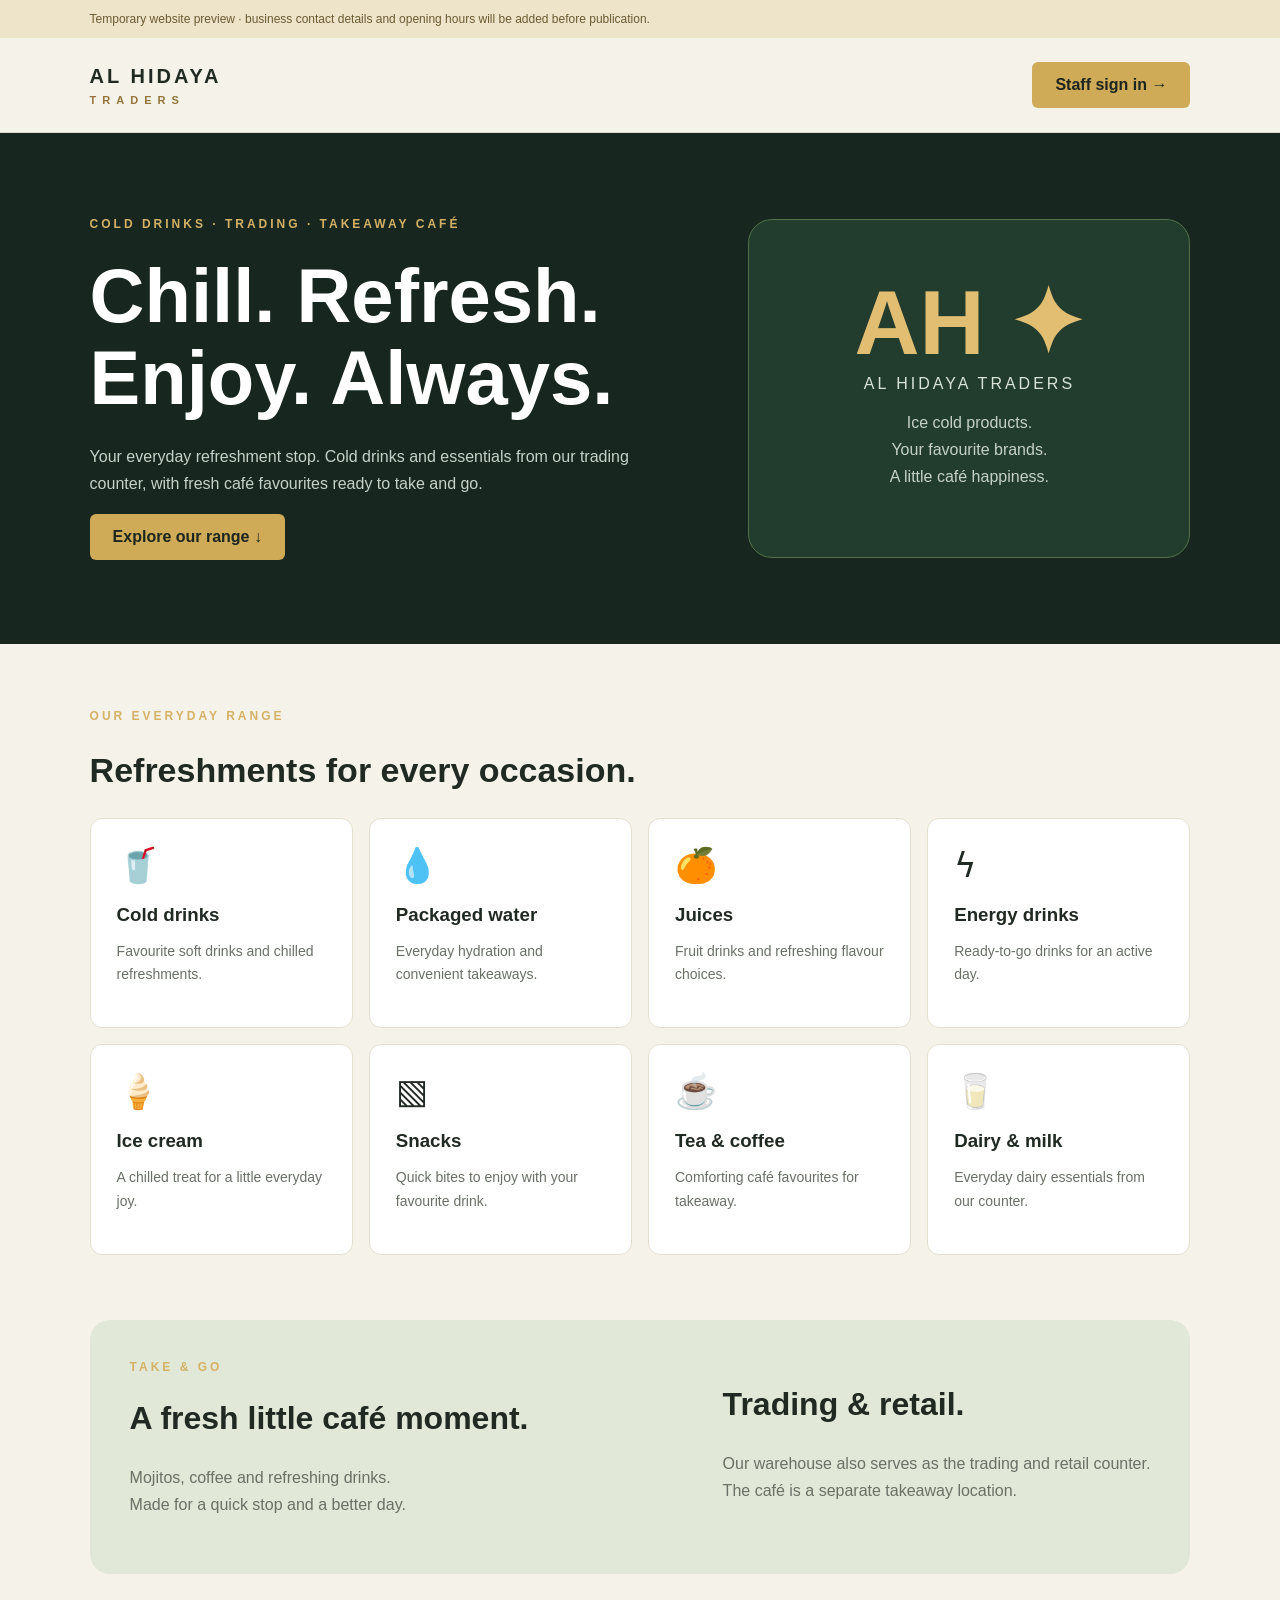
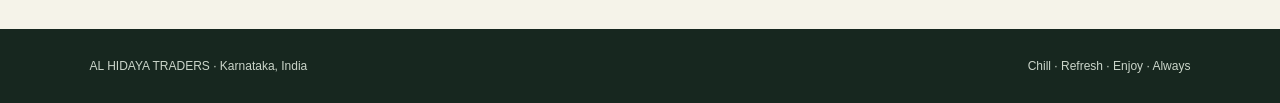
==== marketing/index.html @ 22add7df "Add offline shop manager, authenticated hosted review and marketing website" ====
<!doctype html><html lang="en"><head><meta charset="utf-8"><meta name="viewport" content="width=device-width,initial-scale=1"><title>Al Hidaya Traders · Cold drinks & café</title><style>*{box-sizing:border-box}body{margin:0;background:#f5f3e9;color:#202a22;font-family:Arial,sans-serif}header{display:flex;justify-content:space-between;align-items:center;padding:24px 7%;border-bottom:1px solid #dedbc9}.logo{font-size:20px;letter-spacing:3px;font-weight:800}.logo small{display:block;font-size:11px;letter-spacing:6px;color:#947439;margin-top:6px}a{color:inherit;text-decoration:none}.button{display:inline-block;background:#cfaa57;color:#1c251e;padding:14px 23px;border-radius:6px;font-weight:700}.hero{background:#17271f;color:#fff;padding:84px 7%;display:grid;grid-template-columns:1.4fr 1fr;gap:40px;align-items:center}.eyebrow{color:#d5b165;font-size:12px;font-weight:bold;letter-spacing:3px}h1{font-size:clamp(40px,6vw,76px);line-height:1.08;max-width:740px;margin:24px 0}p{line-height:1.7;color:#697066}.hero p{color:#c6d2c8;max-width:550px}.art{background:#223c2d;border:1px solid #53724b;border-radius:24px;padding:50px 25px;text-align:center}.art b{font-size:90px;color:#e2be72;display:block}.art span{letter-spacing:3px;color:#d9e5d8}.categories{padding:65px 7%}.categories h2{font-size:34px}.grid{display:grid;grid-template-columns:repeat(4,1fr);gap:16px}.card{background:#fff;border:1px solid #e4dfce;border-radius:12px;padding:26px}.card i{font-style:normal;font-size:34px}.card h3{margin-bottom:8px}.card p{font-size:14px}.cafe{margin:0 7% 55px;background:#e1e8d7;border-radius:20px;padding:40px;display:flex;justify-content:space-between;gap:40px}.cafe h2{font-size:32px}footer{padding:30px 7%;background:#17271f;color:#cbd5ca;display:flex;justify-content:space-between;font-size:12px}.preview{padding:12px 7%;background:#ede4c9;font-size:12px;color:#6c5b32}@media(max-width:750px){.hero{grid-template-columns:1fr;padding:50px 7%}.art{padding:25px}.art b{font-size:65px}.grid{grid-template-columns:repeat(2,1fr)}.cafe{display:block;padding:28px}header .button{font-size:12px;padding:12px}footer{display:block;line-height:2}}</style></head><body><div class="preview">Temporary website preview · business contact details and opening hours will be added before publication.</div><header><a class="logo" href="/">AL HIDAYA<small>TRADERS</small></a><a class="button" href="/login">Staff sign in →</a></header><main><section class="hero"><div><div class="eyebrow">COLD DRINKS · TRADING · TAKEAWAY CAFÉ</div><h1>Chill. Refresh.<br>Enjoy. Always.</h1><p>Your everyday refreshment stop. Cold drinks and essentials from our trading counter, with fresh café favourites ready to take and go.</p><a class="button" href="#range">Explore our range ↓</a></div><div class="art"><b>AH ✦</b><span>AL HIDAYA TRADERS</span><p>Ice cold products.<br>Your favourite brands.<br>A little café happiness.</p></div></section><section class="categories" id="range"><div class="eyebrow">OUR EVERYDAY RANGE</div><h2>Refreshments for every occasion.</h2><div class="grid"><article class="card"><i>🥤</i><h3>Cold drinks</h3><p>Favourite soft drinks and chilled refreshments.</p></article><article class="card"><i>💧</i><h3>Packaged water</h3><p>Everyday hydration and convenient takeaways.</p></article><article class="card"><i>🍊</i><h3>Juices</h3><p>Fruit drinks and refreshing flavour choices.</p></article><article class="card"><i>ϟ</i><h3>Energy drinks</h3><p>Ready-to-go drinks for an active day.</p></article><article class="card"><i>🍦</i><h3>Ice cream</h3><p>A chilled treat for a little everyday joy.</p></article><article class="card"><i>▧</i><h3>Snacks</h3><p>Quick bites to enjoy with your favourite drink.</p></article><article class="card"><i>☕</i><h3>Tea & coffee</h3><p>Comforting café favourites for takeaway.</p></article><article class="card"><i>🥛</i><h3>Dairy & milk</h3><p>Everyday dairy essentials from our counter.</p></article></div></section><section class="cafe"><div><div class="eyebrow">TAKE & GO</div><h2>A fresh little café moment.</h2><p>Mojitos, coffee and refreshing drinks.<br>Made for a quick stop and a better day.</p></div><div><h2>Trading & retail.</h2><p>Our warehouse also serves as the trading and retail counter.<br>The café is a separate takeaway location.</p></div></section></main><footer><span>AL HIDAYA TRADERS · Karnataka, India</span><span>Chill · Refresh · Enjoy · Always</span></footer></body></html>
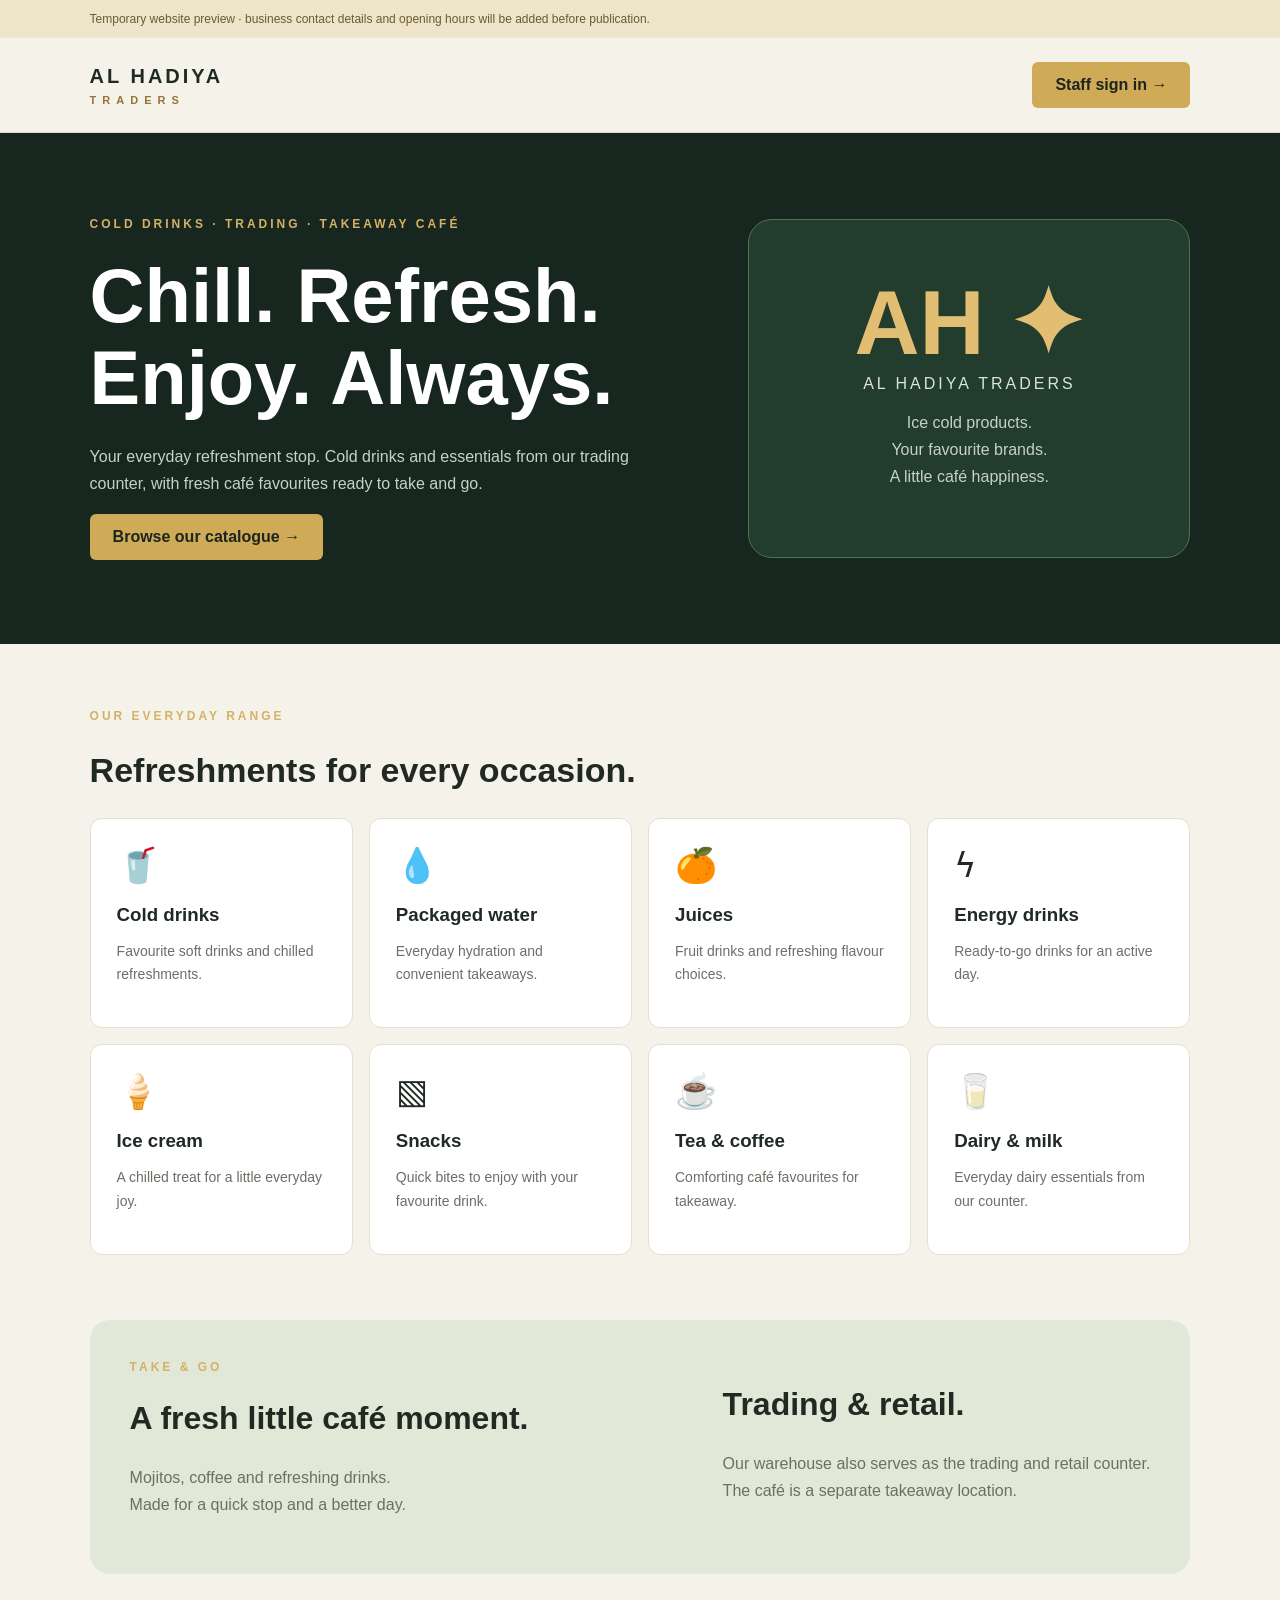
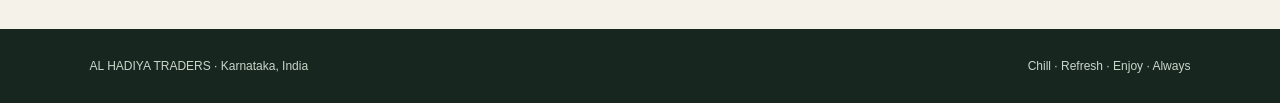
==== commit c701b392: "Add branded photo campaigns and customer catalogue with order requests (0.6.0)" ====
--- a/marketing/index.html
+++ b/marketing/index.html
@@ -1 +1 @@
-<!doctype html><html lang="en"><head><meta charset="utf-8"><meta name="viewport" content="width=device-width,initial-scale=1"><title>Al Hidaya Traders · Cold drinks & café</title><style>*{box-sizing:border-box}body{margin:0;background:#f5f3e9;color:#202a22;font-family:Arial,sans-serif}header{display:flex;justify-content:space-between;align-items:center;padding:24px 7%;border-bottom:1px solid #dedbc9}.logo{font-size:20px;letter-spacing:3px;font-weight:800}.logo small{display:block;font-size:11px;letter-spacing:6px;color:#947439;margin-top:6px}a{color:inherit;text-decoration:none}.button{display:inline-block;background:#cfaa57;color:#1c251e;padding:14px 23px;border-radius:6px;font-weight:700}.hero{background:#17271f;color:#fff;padding:84px 7%;display:grid;grid-template-columns:1.4fr 1fr;gap:40px;align-items:center}.eyebrow{color:#d5b165;font-size:12px;font-weight:bold;letter-spacing:3px}h1{font-size:clamp(40px,6vw,76px);line-height:1.08;max-width:740px;margin:24px 0}p{line-height:1.7;color:#697066}.hero p{color:#c6d2c8;max-width:550px}.art{background:#223c2d;border:1px solid #53724b;border-radius:24px;padding:50px 25px;text-align:center}.art b{font-size:90px;color:#e2be72;display:block}.art span{letter-spacing:3px;color:#d9e5d8}.categories{padding:65px 7%}.categories h2{font-size:34px}.grid{display:grid;grid-template-columns:repeat(4,1fr);gap:16px}.card{background:#fff;border:1px solid #e4dfce;border-radius:12px;padding:26px}.card i{font-style:normal;font-size:34px}.card h3{margin-bottom:8px}.card p{font-size:14px}.cafe{margin:0 7% 55px;background:#e1e8d7;border-radius:20px;padding:40px;display:flex;justify-content:space-between;gap:40px}.cafe h2{font-size:32px}footer{padding:30px 7%;background:#17271f;color:#cbd5ca;display:flex;justify-content:space-between;font-size:12px}.preview{padding:12px 7%;background:#ede4c9;font-size:12px;color:#6c5b32}@media(max-width:750px){.hero{grid-template-columns:1fr;padding:50px 7%}.art{padding:25px}.art b{font-size:65px}.grid{grid-template-columns:repeat(2,1fr)}.cafe{display:block;padding:28px}header .button{font-size:12px;padding:12px}footer{display:block;line-height:2}}</style></head><body><div class="preview">Temporary website preview · business contact details and opening hours will be added before publication.</div><header><a class="logo" href="/">AL HIDAYA<small>TRADERS</small></a><a class="button" href="/login">Staff sign in →</a></header><main><section class="hero"><div><div class="eyebrow">COLD DRINKS · TRADING · TAKEAWAY CAFÉ</div><h1>Chill. Refresh.<br>Enjoy. Always.</h1><p>Your everyday refreshment stop. Cold drinks and essentials from our trading counter, with fresh café favourites ready to take and go.</p><a class="button" href="#range">Explore our range ↓</a></div><div class="art"><b>AH ✦</b><span>AL HIDAYA TRADERS</span><p>Ice cold products.<br>Your favourite brands.<br>A little café happiness.</p></div></section><section class="categories" id="range"><div class="eyebrow">OUR EVERYDAY RANGE</div><h2>Refreshments for every occasion.</h2><div class="grid"><article class="card"><i>🥤</i><h3>Cold drinks</h3><p>Favourite soft drinks and chilled refreshments.</p></article><article class="card"><i>💧</i><h3>Packaged water</h3><p>Everyday hydration and convenient takeaways.</p></article><article class="card"><i>🍊</i><h3>Juices</h3><p>Fruit drinks and refreshing flavour choices.</p></article><article class="card"><i>ϟ</i><h3>Energy drinks</h3><p>Ready-to-go drinks for an active day.</p></article><article class="card"><i>🍦</i><h3>Ice cream</h3><p>A chilled treat for a little everyday joy.</p></article><article class="card"><i>▧</i><h3>Snacks</h3><p>Quick bites to enjoy with your favourite drink.</p></article><article class="card"><i>☕</i><h3>Tea & coffee</h3><p>Comforting café favourites for takeaway.</p></article><article class="card"><i>🥛</i><h3>Dairy & milk</h3><p>Everyday dairy essentials from our counter.</p></article></div></section><section class="cafe"><div><div class="eyebrow">TAKE & GO</div><h2>A fresh little café moment.</h2><p>Mojitos, coffee and refreshing drinks.<br>Made for a quick stop and a better day.</p></div><div><h2>Trading & retail.</h2><p>Our warehouse also serves as the trading and retail counter.<br>The café is a separate takeaway location.</p></div></section></main><footer><span>AL HIDAYA TRADERS · Karnataka, India</span><span>Chill · Refresh · Enjoy · Always</span></footer></body></html>
+<!doctype html><html lang="en"><head><meta charset="utf-8"><meta name="viewport" content="width=device-width,initial-scale=1"><title>Al Hadiya Traders · Cold drinks & café</title><style>*{box-sizing:border-box}body{margin:0;background:#f5f3e9;color:#202a22;font-family:Arial,sans-serif}header{display:flex;justify-content:space-between;align-items:center;padding:24px 7%;border-bottom:1px solid #dedbc9}.logo{font-size:20px;letter-spacing:3px;font-weight:800}.logo small{display:block;font-size:11px;letter-spacing:6px;color:#947439;margin-top:6px}a{color:inherit;text-decoration:none}.button{display:inline-block;background:#cfaa57;color:#1c251e;padding:14px 23px;border-radius:6px;font-weight:700}.hero{background:#17271f;color:#fff;padding:84px 7%;display:grid;grid-template-columns:1.4fr 1fr;gap:40px;align-items:center}.eyebrow{color:#d5b165;font-size:12px;font-weight:bold;letter-spacing:3px}h1{font-size:clamp(40px,6vw,76px);line-height:1.08;max-width:740px;margin:24px 0}p{line-height:1.7;color:#697066}.hero p{color:#c6d2c8;max-width:550px}.art{background:#223c2d;border:1px solid #53724b;border-radius:24px;padding:50px 25px;text-align:center}.art b{font-size:90px;color:#e2be72;display:block}.art span{letter-spacing:3px;color:#d9e5d8}.categories{padding:65px 7%}.categories h2{font-size:34px}.grid{display:grid;grid-template-columns:repeat(4,1fr);gap:16px}.card{background:#fff;border:1px solid #e4dfce;border-radius:12px;padding:26px}.card i{font-style:normal;font-size:34px}.card h3{margin-bottom:8px}.card p{font-size:14px}.cafe{margin:0 7% 55px;background:#e1e8d7;border-radius:20px;padding:40px;display:flex;justify-content:space-between;gap:40px}.cafe h2{font-size:32px}footer{padding:30px 7%;background:#17271f;color:#cbd5ca;display:flex;justify-content:space-between;font-size:12px}.preview{padding:12px 7%;background:#ede4c9;font-size:12px;color:#6c5b32}@media(max-width:750px){.hero{grid-template-columns:1fr;padding:50px 7%}.art{padding:25px}.art b{font-size:65px}.grid{grid-template-columns:repeat(2,1fr)}.cafe{display:block;padding:28px}header .button{font-size:12px;padding:12px}footer{display:block;line-height:2}}</style></head><body><div class="preview">Temporary website preview · business contact details and opening hours will be added before publication.</div><header><a class="logo" href="/">AL HADIYA<small>TRADERS</small></a><a class="button" href="/login">Staff sign in →</a></header><main><section class="hero"><div><div class="eyebrow">COLD DRINKS · TRADING · TAKEAWAY CAFÉ</div><h1>Chill. Refresh.<br>Enjoy. Always.</h1><p>Your everyday refreshment stop. Cold drinks and essentials from our trading counter, with fresh café favourites ready to take and go.</p><a class="button" href="/catalogue">Browse our catalogue →</a></div><div class="art"><b>AH ✦</b><span>AL HADIYA TRADERS</span><p>Ice cold products.<br>Your favourite brands.<br>A little café happiness.</p></div></section><section class="categories" id="range"><div class="eyebrow">OUR EVERYDAY RANGE</div><h2>Refreshments for every occasion.</h2><div class="grid"><article class="card"><i>🥤</i><h3>Cold drinks</h3><p>Favourite soft drinks and chilled refreshments.</p></article><article class="card"><i>💧</i><h3>Packaged water</h3><p>Everyday hydration and convenient takeaways.</p></article><article class="card"><i>🍊</i><h3>Juices</h3><p>Fruit drinks and refreshing flavour choices.</p></article><article class="card"><i>ϟ</i><h3>Energy drinks</h3><p>Ready-to-go drinks for an active day.</p></article><article class="card"><i>🍦</i><h3>Ice cream</h3><p>A chilled treat for a little everyday joy.</p></article><article class="card"><i>▧</i><h3>Snacks</h3><p>Quick bites to enjoy with your favourite drink.</p></article><article class="card"><i>☕</i><h3>Tea & coffee</h3><p>Comforting café favourites for takeaway.</p></article><article class="card"><i>🥛</i><h3>Dairy & milk</h3><p>Everyday dairy essentials from our counter.</p></article></div></section><section class="cafe"><div><div class="eyebrow">TAKE & GO</div><h2>A fresh little café moment.</h2><p>Mojitos, coffee and refreshing drinks.<br>Made for a quick stop and a better day.</p></div><div><h2>Trading & retail.</h2><p>Our warehouse also serves as the trading and retail counter.<br>The café is a separate takeaway location.</p></div></section></main><footer><span>AL HADIYA TRADERS · Karnataka, India</span><span>Chill · Refresh · Enjoy · Always</span></footer></body></html>
